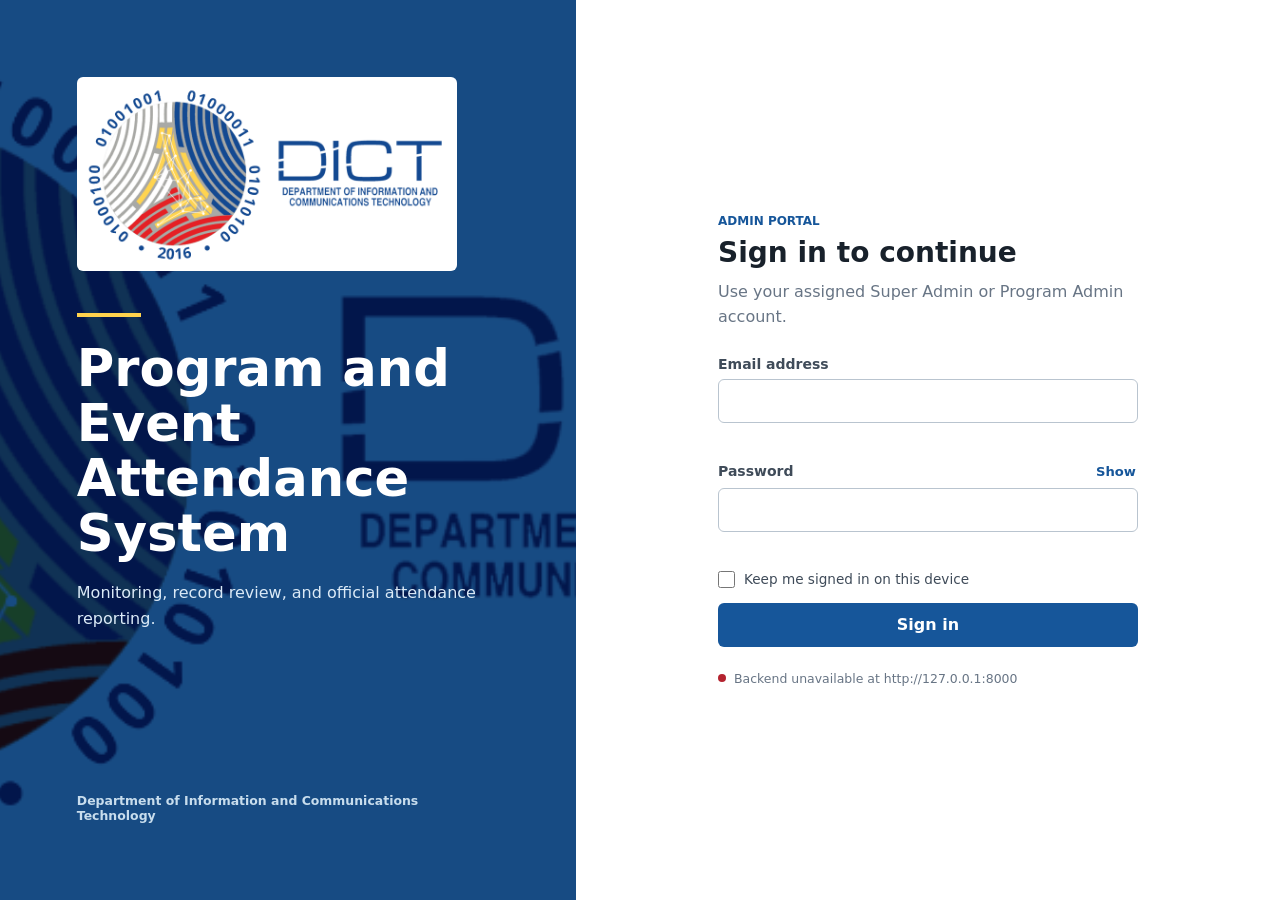
==== frontend/index.html @ 4fc01cc4 "frontend foundation implemented" ====
<!doctype html>
<html lang="en">
  <head>
    <meta charset="UTF-8" />
    <meta name="viewport" content="width=device-width, initial-scale=1" />
    <meta name="color-scheme" content="light" />
    <title>Admin Login | DICT Attendance System</title>
    <link rel="icon" href="data:," />
    <link rel="stylesheet" href="./css/base.css" />
    <link rel="stylesheet" href="./css/login.css" />
    <script src="./js/config.js"></script>
    <script type="module" src="./js/login.js"></script>
  </head>
  <body class="login-page">
    <main class="login-layout">
      <section class="login-brand" aria-labelledby="system-name">
        <div class="brand-content">
          <img
            class="brand-image"
            src="./assets/dict-header.png"
            alt="Department of Information and Communications Technology"
          />
          <div class="brand-rule"></div>
          <h1 id="system-name">Program and Event Attendance System</h1>
          <p>Monitoring, record review, and official attendance reporting.</p>
        </div>
        <div class="brand-foot">Department of Information and Communications Technology</div>
      </section>

      <section class="login-panel" aria-labelledby="login-heading">
        <div class="login-form-wrap">
          <div class="mobile-brand">
            <img src="./assets/dict-header.png" alt="DICT" />
          </div>
          <p class="eyebrow">ADMIN PORTAL</p>
          <h2 id="login-heading">Sign in to continue</h2>
          <p class="login-subtitle">Use your assigned Super Admin or Program Admin account.</p>

          <div id="session-message" class="notice notice-info" hidden></div>
          <div id="login-error" class="notice notice-error" role="alert" hidden></div>

          <form id="login-form" novalidate>
            <div class="field-group">
              <label for="email">Email address</label>
              <input
                id="email"
                name="email"
                type="email"
                inputmode="email"
                autocomplete="username"
                maxlength="150"
                required
              />
              <span id="email-error" class="field-error"></span>
            </div>

            <div class="field-group">
              <div class="label-row">
                <label for="password">Password</label>
                <button id="toggle-password" class="text-button" type="button">Show</button>
              </div>
              <input
                id="password"
                name="password"
                type="password"
                autocomplete="current-password"
                minlength="8"
                maxlength="72"
                required
              />
              <span id="password-error" class="field-error"></span>
            </div>

            <label class="checkbox-row" for="remember">
              <input id="remember" name="remember" type="checkbox" />
              <span>Keep me signed in on this device</span>
            </label>

            <button id="login-button" class="primary-button full-width" type="submit">
              <span class="button-label">Sign in</span>
              <span class="button-spinner" aria-hidden="true"></span>
            </button>
          </form>

          <div class="connection-row" aria-live="polite">
            <span id="connection-dot" class="connection-dot"></span>
            <span id="connection-text">Checking backend connection...</span>
          </div>
        </div>
      </section>
    </main>
  </body>
</html>
---- frontend/css/base.css ----
:root {
  --blue-800: #123f78;
  --blue-700: #16569a;
  --blue-600: #1f6db2;
  --blue-100: #dcecf9;
  --blue-50: #f2f8fd;
  --ink-900: #18212b;
  --ink-700: #3f4b59;
  --ink-500: #687585;
  --line: #d9e0e7;
  --surface: #ffffff;
  --canvas: #f5f7f9;
  --green-700: #217a4a;
  --green-100: #dff3e7;
  --amber-700: #946200;
  --amber-100: #fff0c7;
  --red-700: #b4232f;
  --red-100: #fde4e6;
  --shadow: 0 10px 30px rgba(24, 33, 43, 0.08);
  font-family:
    Inter, ui-sans-serif, system-ui, -apple-system, BlinkMacSystemFont, "Segoe UI",
    sans-serif;
  color: var(--ink-900);
  background: var(--canvas);
}

* {
  box-sizing: border-box;
}

html,
body {
  min-height: 100%;
  margin: 0;
}

body,
button,
input,
select {
  font: inherit;
  letter-spacing: 0;
}

button,
a,
input,
select {
  -webkit-tap-highlight-color: transparent;
}

button {
  cursor: pointer;
}

button:disabled {
  cursor: not-allowed;
  opacity: 0.65;
}

:focus-visible {
  outline: 3px solid rgba(31, 109, 178, 0.28);
  outline-offset: 2px;
}

.eyebrow {
  margin: 0 0 8px;
  color: var(--blue-700);
  font-size: 0.75rem;
  font-weight: 800;
}

.field-group {
  display: grid;
  gap: 7px;
}

.field-group label,
.label-row label {
  color: var(--ink-700);
  font-size: 0.875rem;
  font-weight: 700;
}

.label-row {
  display: flex;
  align-items: center;
  justify-content: space-between;
}

input,
select {
  width: 100%;
  min-height: 44px;
  border: 1px solid #b9c4cf;
  border-radius: 6px;
  background: var(--surface);
  color: var(--ink-900);
  padding: 10px 12px;
}

input:hover,
select:hover {
  border-color: #8c9baa;
}

input[aria-invalid="true"] {
  border-color: var(--red-700);
}

.field-error {
  min-height: 17px;
  color: var(--red-700);
  font-size: 0.78rem;
}

.primary-button,
.secondary-button,
.icon-button,
.text-button {
  border: 0;
}

.primary-button {
  min-height: 44px;
  border-radius: 6px;
  background: var(--blue-700);
  color: #fff;
  padding: 10px 16px;
  font-weight: 750;
}

.primary-button:hover:not(:disabled) {
  background: var(--blue-800);
}

.secondary-button {
  min-height: 40px;
  border: 1px solid var(--line);
  border-radius: 6px;
  background: var(--surface);
  color: var(--ink-700);
  padding: 8px 13px;
  font-weight: 700;
}

.secondary-button:hover:not(:disabled) {
  border-color: #aeb9c4;
  background: #f8fafb;
}

.text-button {
  background: transparent;
  color: var(--blue-700);
  padding: 2px;
  font-size: 0.82rem;
  font-weight: 750;
}

.full-width {
  width: 100%;
}

.notice {
  border: 1px solid;
  border-radius: 6px;
  padding: 11px 12px;
  font-size: 0.875rem;
  line-height: 1.45;
}

.notice-error {
  border-color: #f0b4ba;
  background: var(--red-100);
  color: #8d1722;
}

.notice-info {
  border-color: #b9d8ef;
  background: var(--blue-50);
  color: var(--blue-800);
}

.button-spinner {
  display: none;
  width: 17px;
  height: 17px;
  border: 2px solid rgba(255, 255, 255, 0.45);
  border-top-color: #fff;
  border-radius: 50%;
  animation: spin 0.7s linear infinite;
}

.is-loading .button-label {
  display: none;
}

.is-loading .button-spinner {
  display: inline-block;
}

@keyframes spin {
  to {
    transform: rotate(360deg);
  }
}

[hidden] {
  display: none !important;
}
---- frontend/css/login.css ----
.login-page {
  min-height: 100vh;
  background: var(--surface);
}

.login-layout {
  display: grid;
  min-height: 100vh;
  grid-template-columns: minmax(390px, 0.9fr) minmax(440px, 1.1fr);
}

.login-brand {
  display: flex;
  min-height: 100vh;
  flex-direction: column;
  justify-content: space-between;
  overflow: hidden;
  background-color: #174b83;
  background-image: url("../assets/dict-header.png");
  background-position: center;
  background-size: cover;
  background-blend-mode: multiply;
  color: #fff;
  padding: clamp(36px, 6vw, 80px);
}

.brand-content {
  max-width: 560px;
}

.brand-image {
  display: block;
  width: min(380px, 100%);
  border-radius: 6px;
  background: #fff;
}

.brand-rule {
  width: 64px;
  height: 4px;
  margin: 42px 0 24px;
  background: #ffd34d;
}

.brand-content h1 {
  max-width: 520px;
  margin: 0;
  font-size: clamp(2rem, 4vw, 3.35rem);
  line-height: 1.08;
}

.brand-content p {
  max-width: 480px;
  margin: 18px 0 0;
  color: #dbeaf7;
  font-size: 1rem;
  line-height: 1.65;
}

.brand-foot {
  color: #c8dded;
  font-size: 0.78rem;
  font-weight: 650;
}

.login-panel {
  display: grid;
  min-height: 100vh;
  place-items: center;
  padding: 32px;
}

.login-form-wrap {
  width: min(420px, 100%);
  min-width: 0;
}

.mobile-brand {
  display: none;
}

.login-form-wrap h2 {
  margin: 0;
  font-size: 1.75rem;
  line-height: 1.2;
}

.login-subtitle {
  margin: 10px 0 26px;
  color: var(--ink-500);
  line-height: 1.55;
}

.login-form-wrap .notice {
  margin-bottom: 18px;
}

#login-form {
  display: grid;
  gap: 15px;
}

.checkbox-row {
  display: flex;
  align-items: center;
  gap: 9px;
  color: var(--ink-700);
  font-size: 0.85rem;
}

.checkbox-row input {
  width: 17px;
  min-height: 17px;
  margin: 0;
  accent-color: var(--blue-700);
}

.connection-row {
  display: flex;
  align-items: center;
  gap: 8px;
  margin-top: 24px;
  color: var(--ink-500);
  font-size: 0.78rem;
}

.connection-dot {
  width: 8px;
  height: 8px;
  border-radius: 50%;
  background: #9aa5b1;
}

.connection-dot.online {
  background: #2f995b;
}

.connection-dot.offline {
  background: var(--red-700);
}

@media (max-width: 820px) {
  .login-layout {
    display: block;
  }

  .login-brand {
    display: none;
  }

  .login-panel {
    min-height: 100vh;
    align-items: start;
    padding: 40px 22px;
  }

  .login-form-wrap {
    width: 100%;
    max-width: 420px;
    min-width: 0;
  }

  .mobile-brand {
    display: block;
    width: min(270px, 76%);
    margin-bottom: 42px;
  }

  .mobile-brand img {
    display: block;
    width: 100%;
  }
}
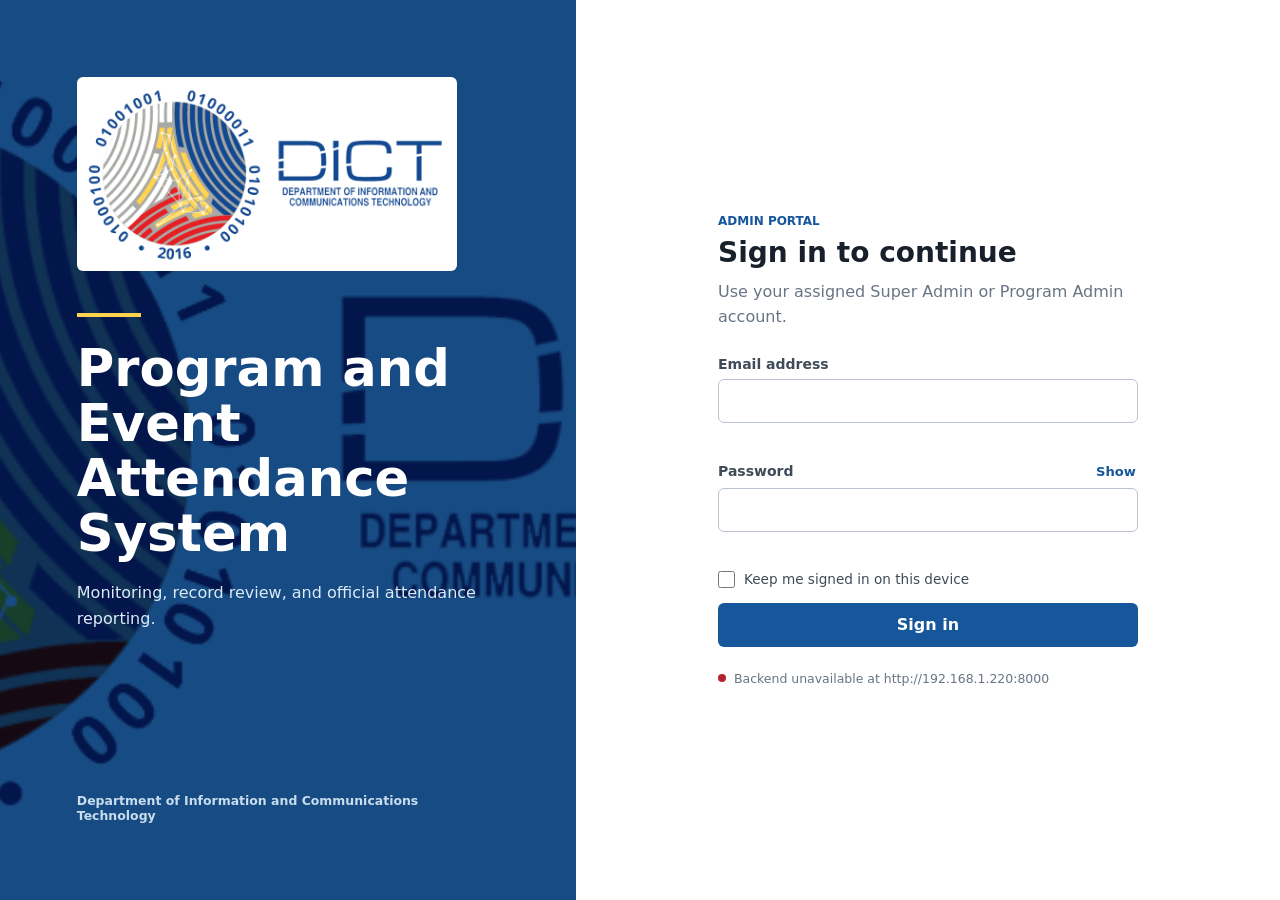
==== commit 4630bae9: "ui ux improved" ====
--- a/frontend/index.html
+++ b/frontend/index.html
@@ -49,15 +49,16 @@
                 inputmode="email"
                 autocomplete="username"
                 maxlength="150"
+                aria-describedby="email-error"
                 required
               />
-              <span id="email-error" class="field-error"></span>
+              <span id="email-error" class="field-error" aria-live="polite"></span>
             </div>
 
             <div class="field-group">
               <div class="label-row">
                 <label for="password">Password</label>
-                <button id="toggle-password" class="text-button" type="button">Show</button>
+                <button id="toggle-password" class="text-button" type="button" aria-controls="password" aria-pressed="false">Show</button>
               </div>
               <input
                 id="password"
@@ -66,9 +67,10 @@
                 autocomplete="current-password"
                 minlength="8"
                 maxlength="72"
+                aria-describedby="password-error"
                 required
               />
-              <span id="password-error" class="field-error"></span>
+              <span id="password-error" class="field-error" aria-live="polite"></span>
             </div>
 
             <label class="checkbox-row" for="remember">
--- a/frontend/css/base.css
+++ b/frontend/css/base.css
@@ -37,7 +37,8 @@
 body,
 button,
 input,
-select {
+select,
+textarea {
   font: inherit;
   letter-spacing: 0;
 }
@@ -72,6 +73,7 @@
 
 .field-group {
   display: grid;
+  min-width: 0;
   gap: 7px;
 }
 
@@ -89,7 +91,9 @@
 }
 
 input,
-select {
+select,
+textarea {
+  min-width: 0;
   width: 100%;
   min-height: 44px;
   border: 1px solid #b9c4cf;
@@ -100,12 +104,22 @@
 }
 
 input:hover,
-select:hover {
+select:hover,
+textarea:hover {
   border-color: #8c9baa;
 }
 
-input[aria-invalid="true"] {
+input[aria-invalid="true"],
+select[aria-invalid="true"],
+textarea[aria-invalid="true"] {
   border-color: var(--red-700);
+}
+
+input:disabled,
+select:disabled,
+textarea:disabled {
+  background: #f1f4f6;
+  color: var(--ink-500);
 }
 
 .field-error {
@@ -122,7 +136,10 @@
 }
 
 .primary-button {
+  display: inline-flex;
   min-height: 44px;
+  align-items: center;
+  justify-content: center;
   border-radius: 6px;
   background: var(--blue-700);
   color: #fff;
@@ -135,7 +152,10 @@
 }
 
 .secondary-button {
+  display: inline-flex;
   min-height: 40px;
+  align-items: center;
+  justify-content: center;
   border: 1px solid var(--line);
   border-radius: 6px;
   background: var(--surface);
@@ -205,6 +225,17 @@
   }
 }
 
+@media (prefers-reduced-motion: reduce) {
+  *,
+  *::before,
+  *::after {
+    scroll-behavior: auto !important;
+    transition-duration: 0.01ms !important;
+    animation-duration: 0.01ms !important;
+    animation-iteration-count: 1 !important;
+  }
+}
+
 [hidden] {
   display: none !important;
 }
--- a/frontend/css/login.css
+++ b/frontend/css/login.css
@@ -171,3 +171,18 @@
     width: 100%;
   }
 }
+
+@media (max-width: 480px) {
+  .login-panel {
+    padding: 32px 18px;
+  }
+
+  .mobile-brand {
+    width: min(250px, 82%);
+    margin-bottom: 32px;
+  }
+
+  .login-form-wrap h2 {
+    font-size: 1.5rem;
+  }
+}
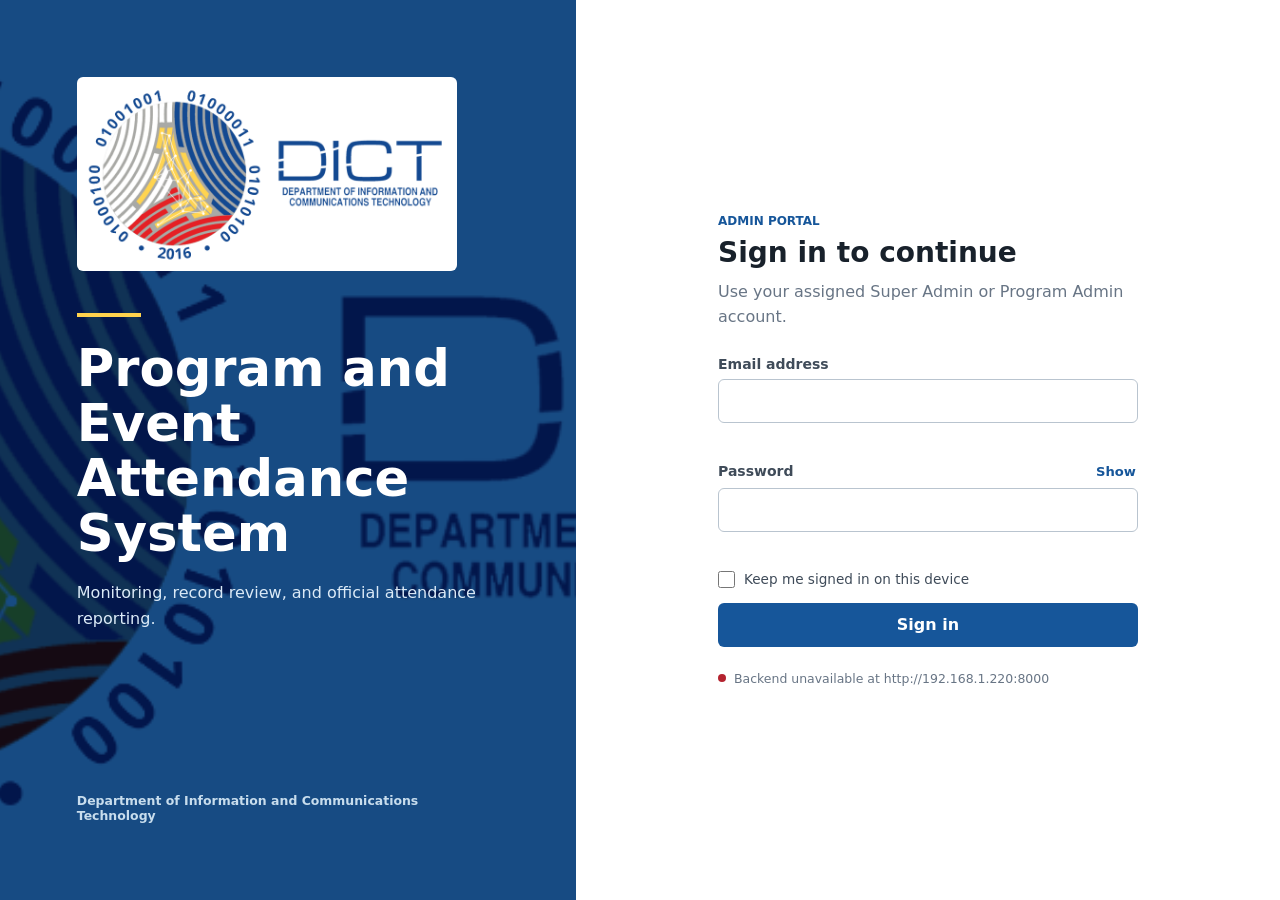
==== commit 9bfb7c8b: "polished icons" ====
(no text change in the page or its own stylesheets)
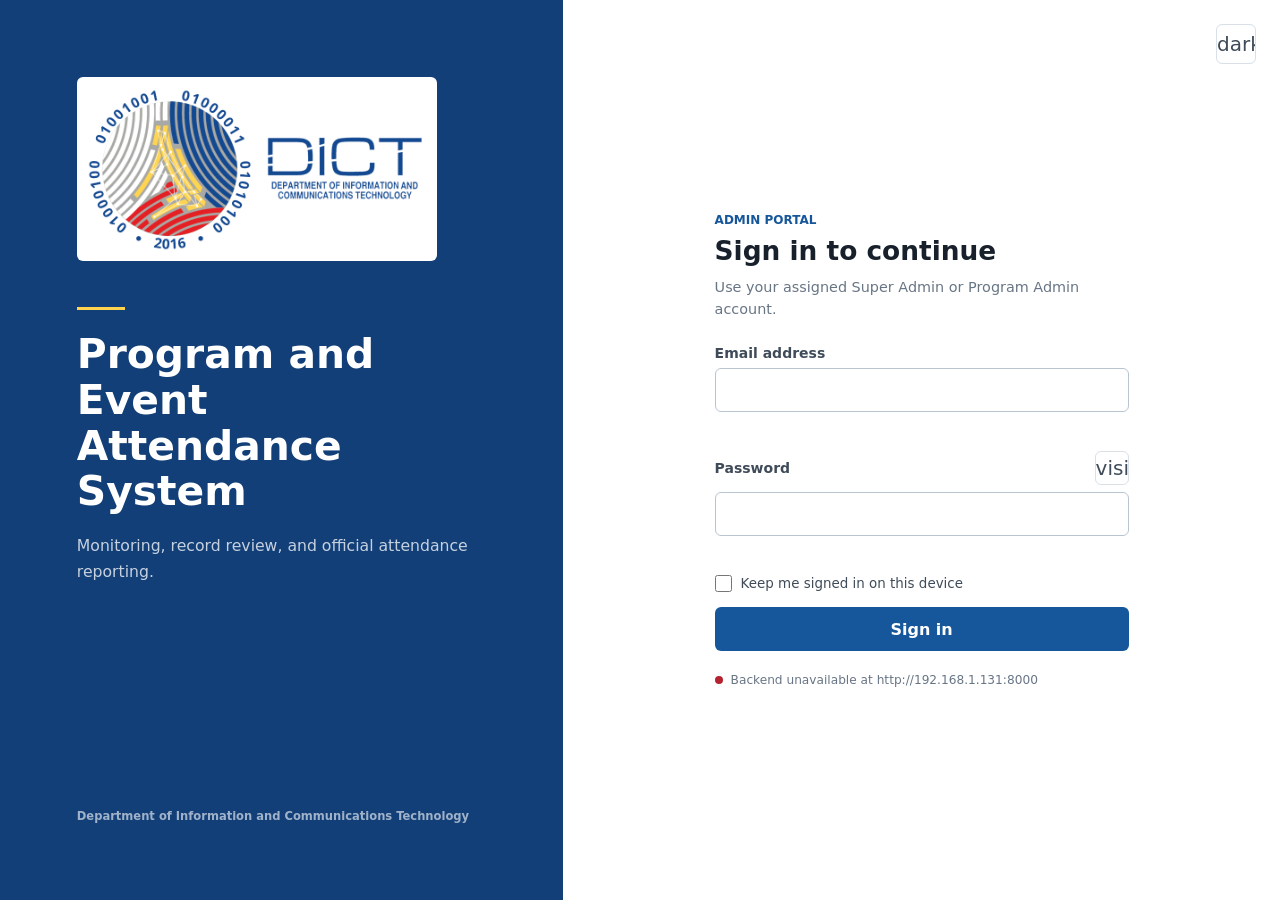
==== commit ff48cea9: "polished login.html and attendance.html" ====
--- a/frontend/index.html
+++ b/frontend/index.html
@@ -3,9 +3,9 @@
   <head>
     <meta charset="UTF-8" />
     <meta name="viewport" content="width=device-width, initial-scale=1" />
-    <meta name="color-scheme" content="light" />
+    <meta name="color-scheme" content="light dark" />
     <title>Admin Login | DICT Attendance System</title>
-    <link rel="icon" href="data:," />
+    <link rel="icon" type="image/png" href="./assets/favicon.png" />
     <link rel="stylesheet" href="./css/base.css" />
     <link rel="stylesheet" href="./css/login.css" />
     <script src="./js/config.js"></script>
@@ -28,6 +28,9 @@
       </section>
 
       <section class="login-panel" aria-labelledby="login-heading">
+        <button id="login-theme-toggle" class="icon-button login-theme-toggle" type="button" title="Use dark theme" aria-label="Use dark theme" aria-pressed="false">
+          <span class="material-symbols-outlined" aria-hidden="true">dark_mode</span>
+        </button>
         <div class="login-form-wrap">
           <div class="mobile-brand">
             <img src="./assets/dict-header.png" alt="DICT" />
@@ -58,7 +61,9 @@
             <div class="field-group">
               <div class="label-row">
                 <label for="password">Password</label>
-                <button id="toggle-password" class="text-button" type="button" aria-controls="password" aria-pressed="false">Show</button>
+                <button id="toggle-password" class="icon-button password-toggle" type="button" aria-controls="password" aria-pressed="false" aria-label="Show password" title="Show password">
+                  <span class="material-symbols-outlined" aria-hidden="true">visibility</span>
+                </button>
               </div>
               <input
                 id="password"
--- a/frontend/css/base.css
+++ b/frontend/css/base.css
@@ -1,27 +1,76 @@
 :root {
+  color-scheme: light;
   --blue-800: #123f78;
   --blue-700: #16569a;
   --blue-600: #1f6db2;
+  --blue-500: #2d7fbd;
   --blue-100: #dcecf9;
   --blue-50: #f2f8fd;
+  --primary-action: #16569a;
+  --primary-action-hover: #123f78;
+  --primary-action-text: #ffffff;
   --ink-900: #18212b;
   --ink-700: #3f4b59;
   --ink-500: #687585;
+  --ink-400: #8592a0;
   --line: #d9e0e7;
+  --line-strong: #b9c4cf;
   --surface: #ffffff;
+  --surface-raised: #ffffff;
+  --surface-muted: #f8fafb;
+  --surface-hover: #f2f5f7;
+  --surface-disabled: #f1f4f6;
   --canvas: #f5f7f9;
   --green-700: #217a4a;
   --green-100: #dff3e7;
   --amber-700: #946200;
   --amber-100: #fff0c7;
   --red-700: #b4232f;
+  --red-400: #e1747e;
   --red-100: #fde4e6;
+  --focus-ring: rgba(31, 109, 178, 0.32);
+  --overlay: rgba(24, 33, 43, 0.46);
   --shadow: 0 10px 30px rgba(24, 33, 43, 0.08);
   font-family:
     Inter, ui-sans-serif, system-ui, -apple-system, BlinkMacSystemFont, "Segoe UI",
     sans-serif;
   color: var(--ink-900);
   background: var(--canvas);
+}
+
+:root[data-theme="dark"] {
+  color-scheme: dark;
+  --blue-800: #b9dcf5;
+  --blue-700: #8fc7f2;
+  --blue-600: #66afe5;
+  --blue-500: #4c96cf;
+  --blue-100: #203b52;
+  --blue-50: #1c3041;
+  --primary-action: #266a9f;
+  --primary-action-hover: #1f5b89;
+  --primary-action-text: #ffffff;
+  --ink-900: #edf1f4;
+  --ink-700: #c7d0d8;
+  --ink-500: #98a5b0;
+  --ink-400: #7f8d98;
+  --line: #343d45;
+  --line-strong: #4b5660;
+  --surface: #1e2429;
+  --surface-raised: #242b31;
+  --surface-muted: #252c32;
+  --surface-hover: #2a3239;
+  --surface-disabled: #2b3238;
+  --canvas: #15191d;
+  --green-700: #8ad1a8;
+  --green-100: #1d3b2c;
+  --amber-700: #e8c46b;
+  --amber-100: #40351d;
+  --red-700: #ef9ca4;
+  --red-400: #d46873;
+  --red-100: #44272b;
+  --focus-ring: rgba(102, 175, 229, 0.42);
+  --overlay: rgba(4, 7, 10, 0.7);
+  --shadow: 0 14px 36px rgba(0, 0, 0, 0.26);
 }
 
 * {
@@ -60,7 +109,7 @@
 }
 
 :focus-visible {
-  outline: 3px solid rgba(31, 109, 178, 0.28);
+  outline: 3px solid var(--focus-ring);
   outline-offset: 2px;
 }
 
@@ -96,7 +145,7 @@
   min-width: 0;
   width: 100%;
   min-height: 44px;
-  border: 1px solid #b9c4cf;
+  border: 1px solid var(--line-strong);
   border-radius: 6px;
   background: var(--surface);
   color: var(--ink-900);
@@ -106,7 +155,7 @@
 input:hover,
 select:hover,
 textarea:hover {
-  border-color: #8c9baa;
+  border-color: var(--ink-500);
 }
 
 input[aria-invalid="true"],
@@ -118,7 +167,7 @@
 input:disabled,
 select:disabled,
 textarea:disabled {
-  background: #f1f4f6;
+  background: var(--surface-disabled);
   color: var(--ink-500);
 }
 
@@ -141,14 +190,14 @@
   align-items: center;
   justify-content: center;
   border-radius: 6px;
-  background: var(--blue-700);
-  color: #fff;
+  background: var(--primary-action);
+  color: var(--primary-action-text);
   padding: 10px 16px;
   font-weight: 750;
 }
 
 .primary-button:hover:not(:disabled) {
-  background: var(--blue-800);
+  background: var(--primary-action-hover);
 }
 
 .secondary-button {
@@ -165,8 +214,8 @@
 }
 
 .secondary-button:hover:not(:disabled) {
-  border-color: #aeb9c4;
-  background: #f8fafb;
+  border-color: var(--line-strong);
+  background: var(--surface-hover);
 }
 
 .text-button {
@@ -190,13 +239,13 @@
 }
 
 .notice-error {
-  border-color: #f0b4ba;
+  border-color: var(--red-700);
   background: var(--red-100);
-  color: #8d1722;
+  color: var(--red-700);
 }
 
 .notice-info {
-  border-color: #b9d8ef;
+  border-color: var(--blue-600);
   background: var(--blue-50);
   color: var(--blue-800);
 }
--- a/frontend/css/login.css
+++ b/frontend/css/login.css
@@ -1,12 +1,12 @@
 .login-page {
   min-height: 100vh;
-  background: var(--surface);
+  background: var(--canvas);
 }
 
 .login-layout {
   display: grid;
   min-height: 100vh;
-  grid-template-columns: minmax(390px, 0.9fr) minmax(440px, 1.1fr);
+  grid-template-columns: minmax(390px, 0.88fr) minmax(460px, 1.12fr);
 }
 
 .login-brand {
@@ -14,64 +14,96 @@
   min-height: 100vh;
   flex-direction: column;
   justify-content: space-between;
-  overflow: hidden;
-  background-color: #174b83;
-  background-image: url("../assets/dict-header.png");
-  background-position: center;
-  background-size: cover;
-  background-blend-mode: multiply;
+  background: #123f78;
   color: #fff;
-  padding: clamp(36px, 6vw, 80px);
+  padding: clamp(38px, 6vw, 78px);
 }
 
 .brand-content {
-  max-width: 560px;
+  max-width: 480px;
 }
 
 .brand-image {
   display: block;
-  width: min(380px, 100%);
+  width: min(360px, 100%);
+  border: 1px solid rgba(255, 255, 255, 0.28);
   border-radius: 6px;
   background: #fff;
 }
 
 .brand-rule {
-  width: 64px;
-  height: 4px;
-  margin: 42px 0 24px;
+  width: 48px;
+  height: 3px;
+  margin: 46px 0 22px;
   background: #ffd34d;
 }
 
 .brand-content h1 {
-  max-width: 520px;
+  max-width: 470px;
   margin: 0;
-  font-size: clamp(2rem, 4vw, 3.35rem);
-  line-height: 1.08;
+  font-size: 2.55rem;
+  line-height: 1.12;
 }
 
 .brand-content p {
-  max-width: 480px;
+  max-width: 440px;
   margin: 18px 0 0;
-  color: #dbeaf7;
-  font-size: 1rem;
+  color: rgba(255, 255, 255, 0.76);
+  font-size: 0.98rem;
   line-height: 1.65;
 }
 
 .brand-foot {
-  color: #c8dded;
-  font-size: 0.78rem;
-  font-weight: 650;
+  color: rgba(255, 255, 255, 0.6);
+  font-size: 0.72rem;
+  font-weight: 700;
 }
 
 .login-panel {
+  position: relative;
   display: grid;
   min-height: 100vh;
   place-items: center;
-  padding: 32px;
+  background: var(--surface);
+  padding: 40px;
+}
+
+.login-theme-toggle {
+  position: absolute;
+  top: 24px;
+  right: 24px;
+  width: 40px;
+  height: 40px;
+}
+
+.login-theme-toggle,
+.password-toggle {
+  display: grid;
+  place-items: center;
+  overflow: hidden;
+  border: 1px solid var(--line);
+  border-radius: 6px;
+  background: var(--surface);
+  color: var(--ink-700);
+  padding: 0;
+  line-height: 1;
+}
+
+.login-theme-toggle:hover,
+.password-toggle:hover {
+  border-color: var(--line-strong);
+  background: var(--surface-hover);
+  color: var(--ink-900);
+}
+
+.login-theme-toggle .material-symbols-outlined,
+.password-toggle .material-symbols-outlined {
+  display: block;
+  font-size: 20px;
 }
 
 .login-form-wrap {
-  width: min(420px, 100%);
+  width: min(414px, 100%);
   min-width: 0;
 }
 
@@ -81,23 +113,29 @@
 
 .login-form-wrap h2 {
   margin: 0;
-  font-size: 1.75rem;
+  font-size: 1.65rem;
   line-height: 1.2;
 }
 
 .login-subtitle {
-  margin: 10px 0 26px;
+  margin: 9px 0 25px;
   color: var(--ink-500);
+  font-size: 0.9rem;
   line-height: 1.55;
 }
 
 .login-form-wrap .notice {
-  margin-bottom: 18px;
+  margin-bottom: 17px;
 }
 
 #login-form {
   display: grid;
   gap: 15px;
+}
+
+.password-toggle {
+  width: 34px;
+  height: 34px;
 }
 
 .checkbox-row {
@@ -105,38 +143,43 @@
   align-items: center;
   gap: 9px;
   color: var(--ink-700);
-  font-size: 0.85rem;
+  font-size: 0.84rem;
 }
 
 .checkbox-row input {
   width: 17px;
   min-height: 17px;
   margin: 0;
-  accent-color: var(--blue-700);
+  accent-color: var(--primary-action);
 }
 
 .connection-row {
   display: flex;
   align-items: center;
   gap: 8px;
-  margin-top: 24px;
+  margin-top: 22px;
   color: var(--ink-500);
-  font-size: 0.78rem;
+  font-size: 0.76rem;
 }
 
 .connection-dot {
   width: 8px;
   height: 8px;
+  flex: 0 0 8px;
   border-radius: 50%;
-  background: #9aa5b1;
+  background: var(--ink-400);
 }
 
 .connection-dot.online {
-  background: #2f995b;
+  background: var(--green-700);
 }
 
 .connection-dot.offline {
   background: var(--red-700);
+}
+
+:root[data-theme="dark"] .login-brand {
+  background: #1b2025;
 }
 
 @media (max-width: 820px) {
@@ -151,19 +194,23 @@
   .login-panel {
     min-height: 100vh;
     align-items: start;
-    padding: 40px 22px;
+    padding: 88px 24px 38px;
+  }
+
+  .login-theme-toggle {
+    top: 20px;
+    right: 20px;
   }
 
   .login-form-wrap {
     width: 100%;
-    max-width: 420px;
-    min-width: 0;
+    max-width: 414px;
   }
 
   .mobile-brand {
     display: block;
-    width: min(270px, 76%);
-    margin-bottom: 42px;
+    width: min(260px, 78%);
+    margin-bottom: 38px;
   }
 
   .mobile-brand img {
@@ -174,15 +221,20 @@
 
 @media (max-width: 480px) {
   .login-panel {
-    padding: 32px 18px;
+    padding: 82px 18px 32px;
+  }
+
+  .login-theme-toggle {
+    top: 16px;
+    right: 16px;
   }
 
   .mobile-brand {
-    width: min(250px, 82%);
+    width: min(240px, 82%);
     margin-bottom: 32px;
   }
 
   .login-form-wrap h2 {
-    font-size: 1.5rem;
-  }
-}
+    font-size: 1.45rem;
+  }
+}
